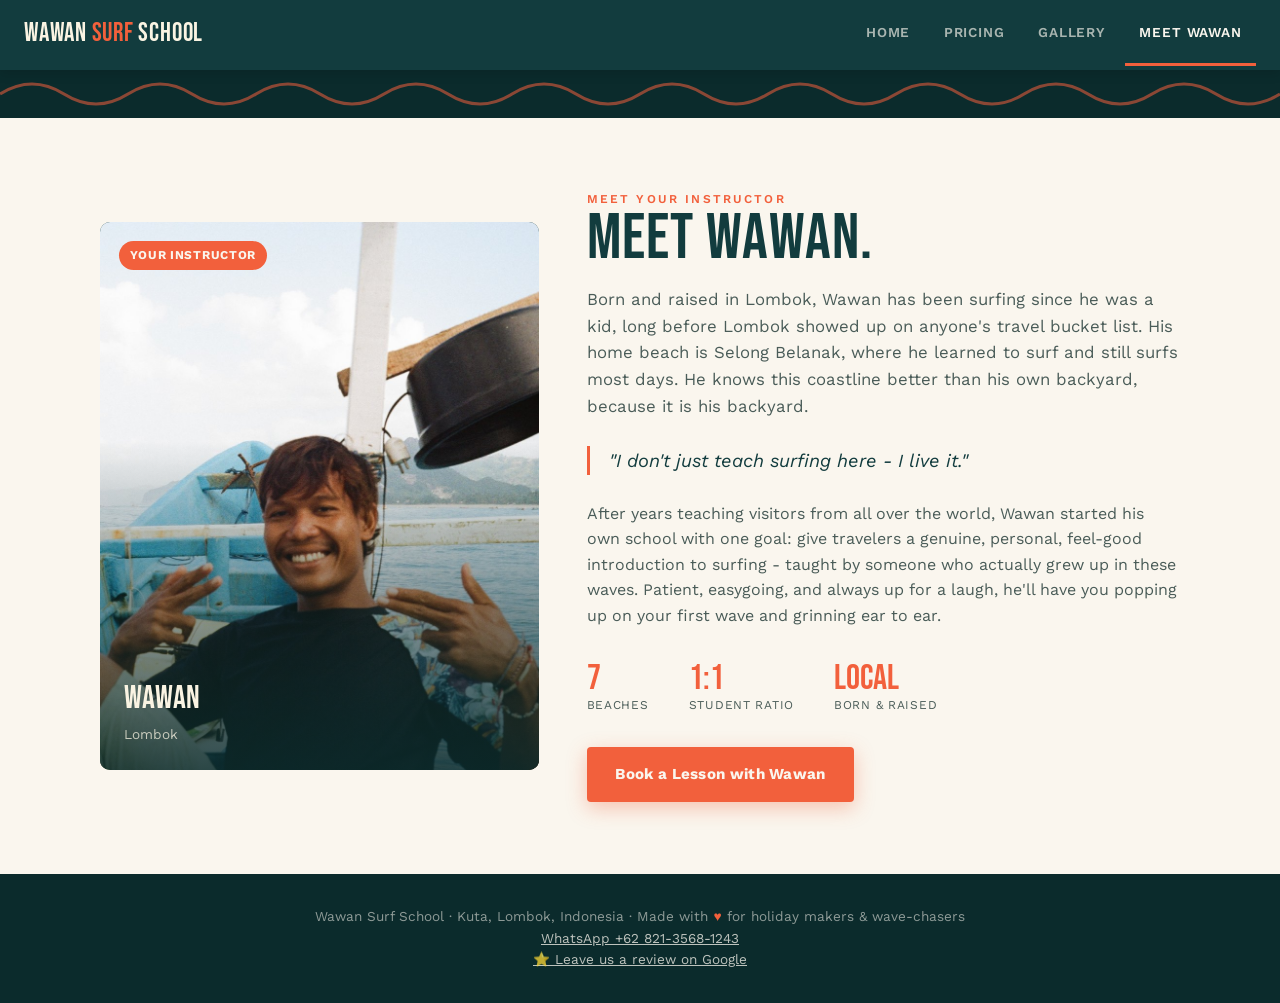
==== about.html @ 894fe3d4 "Add files via upload" ====
<!DOCTYPE html>
<html lang="en">
<head>
<meta charset="UTF-8">
<meta name="viewport" content="width=device-width, initial-scale=1.0">
<title>Meet Wawan - Wawan Surf School</title>
<meta name="description" content="Meet Wawan, a Lombok-born surf instructor teaching private lessons at Selong Belanak and Tanjung Aan beaches in Kuta, Lombok.">
<link rel="canonical" href="https://wawansurflombok.com/about.html">
<meta property="og:type" content="website">
<meta property="og:title" content="Meet Wawan - Wawan Surf School">
<meta property="og:description" content="Meet Wawan, a Lombok-born surf instructor teaching private lessons at Selong Belanak and Tanjung Aan beaches in Kuta, Lombok.">
<meta property="og:url" content="https://wawansurflombok.com/about.html">
<meta property="og:image" content="https://wawansurflombok.com/wawan.jpg">
<meta name="twitter:card" content="summary_large_image">
<meta name="twitter:title" content="Meet Wawan - Wawan Surf School">
<meta name="twitter:description" content="Meet Wawan, a Lombok-born surf instructor teaching private lessons at Selong Belanak and Tanjung Aan beaches in Kuta, Lombok.">
<meta name="twitter:image" content="https://wawansurflombok.com/wawan.jpg">
<link rel="preconnect" href="https://fonts.googleapis.com">
<link href="https://fonts.googleapis.com/css2?family=Bebas+Neue&family=Work+Sans:wght@400;500;600;700&display=swap" rel="stylesheet">
<link rel="stylesheet" href="styles.css">
</head>
<body>

<nav class="navbar">
  <div class="brand">WAWAN <span>SURF</span> SCHOOL</div>
  <div class="navtabs">
    <a href="index.html">Home</a>
    <a href="pricing.html">Pricing</a>
    <a href="gallery.html">Gallery</a>
    <a href="about.html" class="active">Meet Wawan</a>
  </div>
</nav>

<svg class="wave-divider" viewBox="0 0 1200 48" preserveAspectRatio="none" style="background:var(--ocean-deep);">
  <path d="M0,24 Q30,4 60,24 T120,24 T180,24 T240,24 T300,24 T360,24 T420,24 T480,24 T540,24 T600,24 T660,24 T720,24 T780,24 T840,24 T900,24 T960,24 T1020,24 T1080,24 T1140,24 T1200,24" stroke="#F2603C" opacity="0.55"></path>
</svg>

<section>
  <div class="wrap about-hero">
    <div class="about-photo">
      <img src="wawan.jpg" alt="Wawan smiling on the boat in Lombok">
      <span class="tag">Your Instructor</span>
      <div>
        <div style="font-family:'Bebas Neue'; font-size:2rem;">Wawan</div>
        <div style="font-size:0.85rem; opacity:0.75;">Lombok</div>
      </div>
    </div>
    <div>
      <div class="eyebrow">Meet Your Instructor</div>
      <h1>Meet Wawan.</h1>
      <p style="font-size:1.05rem; color:var(--ink-soft); margin-top:1rem;">Born and raised in Lombok, Wawan has been surfing since he was a kid, long before Lombok showed up on anyone's travel bucket list. His home beach is Selong Belanak, where he learned to surf and still surfs most days. He knows this coastline better than his own backyard, because it is his backyard.</p>
      <p class="quote">"I don't just teach surfing here - I live it."</p>
      <p style="color:var(--ink-soft);">After years teaching visitors from all over the world, Wawan started his own school with one goal: give travelers a genuine, personal, feel-good introduction to surfing - taught by someone who actually grew up in these waves. Patient, easygoing, and always up for a laugh, he'll have you popping up on your first wave and grinning ear to ear.</p>
      <div class="stat-row">
        <div>
          <div class="stat-num">7</div>
          <div class="stat-label">Beaches</div>
        </div>
        <div>
          <div class="stat-num">1:1</div>
          <div class="stat-label">Student ratio</div>
        </div>
        <div>
          <div class="stat-num">Local</div>
          <div class="stat-label">Born &amp; raised</div>
        </div>
      </div>
      <a class="btn" style="margin-top:2rem;" href="pricing.html">Book a Lesson with Wawan</a>
    </div>
  </div>
</section>

<footer>
  Wawan Surf School · Kuta, Lombok, Indonesia · Made with <span>♥</span> for holiday makers &amp; wave-chasers<br>
  <a href="https://wa.me/6282135681243" target="_blank" rel="noopener">WhatsApp +62 821-3568-1243</a><br>
  <a href="https://www.google.com/search?q=Wawan+Surf+School+Lombok&stick=H4sIAAAAAAAA_-NgU1I1qLBIs0hJNkhMszQxNTMwNDO0AguZJRpYphklJ6UYmJsYLWKVCE8sT8xTCC4tSlMITs7Iz89R8MnPTcrPBgAYqn-aRAAAAA&hl=en-GB" target="_blank" rel="noopener">⭐ Leave us a review on Google</a>
</footer>

</body>
</html>
---- styles.css ----
:root{
  --ocean: #123C3E;
  --ocean-deep: #0B2B2C;
  --sand: #EFE1B8;
  --sand-light: #FAF4E3;
  --coral: #F2603C;
  --foam: #FAF6EE;
  --ink: #1D2B29;
  --ink-soft: #4A5C58;
}
*{box-sizing:border-box; margin:0; padding:0;}
html{scroll-behavior:smooth;}
body{
  font-family:'Work Sans', sans-serif;
  background:var(--foam);
  color:var(--ink);
  line-height:1.6;
}
h1,h2,h3,.display{
  font-family:'Bebas Neue', sans-serif;
  letter-spacing:0.02em;
  line-height:0.95;
  font-weight:400;
}
.eyebrow{
  font-family:'Work Sans', sans-serif;
  text-transform:uppercase;
  letter-spacing:0.18em;
  font-size:0.75rem;
  font-weight:600;
  color:var(--coral);
}
a{color:inherit; text-decoration:none;}
img{max-width:100%; display:block;}

/* NAV */
.navbar{
  position:sticky; top:0; z-index:100;
  background:var(--ocean);
  padding:0 1.5rem;
  display:flex; align-items:center; justify-content:space-between;
  box-shadow:0 2px 12px rgba(0,0,0,0.15);
}
.navbar .brand{
  font-family:'Bebas Neue', sans-serif;
  font-size:1.6rem;
  color:var(--sand-light);
  padding:0.9rem 0;
  letter-spacing:0.03em;
}
.navbar .brand span{color:var(--coral);}
.navtabs{display:flex; gap:0.3rem;}
.navtabs a{
  background:none; border:none; cursor:pointer;
  font-family:'Work Sans',sans-serif;
  font-size:0.85rem; font-weight:600;
  text-transform:uppercase; letter-spacing:0.06em;
  color:rgba(250,246,238,0.65);
  padding:1.2rem 0.9rem;
  border-bottom:3px solid transparent;
  transition:color 0.2s, border-color 0.2s;
  display:inline-block;
}
.navtabs a:hover{color:var(--sand-light);}
.navtabs a.active{color:var(--foam); border-bottom-color:var(--coral);}

/* WAVE DIVIDER - signature element, encodes swell pattern of the two beaches */
.wave-divider{width:100%; height:48px; display:block;}
.wave-divider path{fill:none; stroke-width:3;}

.wrap{max-width:1080px; margin:0 auto; padding:0 1.5rem;}

/* HERO */
.hero{
  background:linear-gradient(180deg, var(--ocean) 0%, var(--ocean-deep) 100%);
  color:var(--foam);
  padding:5rem 0 4rem;
  position:relative;
  overflow:hidden;
}
.hero-grid{
  display:grid; grid-template-columns: 1.1fr 0.9fr; gap:3rem; align-items:center;
}
.hero .eyebrow{color:var(--sand);}
.hero h1{font-size:clamp(3rem, 7vw, 5.2rem); margin:0.4rem 0 1.2rem; color:var(--foam);}
.hero h1 em{font-style:normal; color:var(--coral);}
.hero p.lede{font-size:1.15rem; color:rgba(250,246,238,0.85); max-width:34rem; margin-bottom:2rem;}
.instructor-badge{
  display:inline-flex; align-items:center; gap:0.7rem;
  margin-bottom:1.6rem; text-decoration:none;
}
.instructor-badge img{
  width:92px; height:92px; border-radius:50%; object-fit:cover;
  border:3px solid var(--coral); display:block;
}
.instructor-badge span{font-size:1rem; color:rgba(250,246,238,0.85);}
.instructor-badge span strong{color:var(--foam); font-weight:700;}
.beach-pill{
  display:inline-flex; gap:0.6rem; align-items:center;
  background:rgba(250,246,238,0.08);
  border:1px solid rgba(250,246,238,0.2);
  padding:0.4rem 0.9rem 0.4rem 0.5rem;
  border-radius:999px; font-size:0.85rem; margin-right:0.6rem; margin-bottom:0.6rem;
}
.beach-pill .dot{width:8px; height:8px; border-radius:50%; background:var(--coral);}

.btn{
  display:inline-block;
  background:var(--coral);
  color:var(--foam);
  font-weight:700;
  padding:0.95rem 1.8rem;
  border-radius:4px;
  font-size:0.95rem;
  letter-spacing:0.02em;
  box-shadow:0 6px 20px rgba(242,96,60,0.35);
  transition:transform 0.15s, box-shadow 0.15s;
  border:none; cursor:pointer;
}
.btn:hover{transform:translateY(-2px); box-shadow:0 10px 24px rgba(242,96,60,0.45);}
.btn-ghost{
  background:transparent; border:1.5px solid rgba(250,246,238,0.4); color:var(--foam);
  box-shadow:none;
}
.btn-ghost:hover{border-color:var(--foam); transform:translateY(-2px); box-shadow:none;}

.hero-card{
  background:var(--sand-light);
  border-radius:8px;
  padding:1.8rem;
  color:var(--ink);
  transform:rotate(-2deg);
  box-shadow:0 20px 50px rgba(0,0,0,0.35);
}
.hero-card .num{font-family:'Bebas Neue',sans-serif; font-size:3.2rem; color:var(--ocean); line-height:1;}
.hero-card .label{text-transform:uppercase; font-size:0.7rem; letter-spacing:0.1em; color:var(--ink-soft); font-weight:700;}
.hero-card hr{border:none; border-top:1px dashed rgba(29,43,41,0.2); margin:1rem 0;}

/* SECTIONS */
.section{padding:4.5rem 0;}
.section-sand{background:var(--sand-light);}
.section-head{max-width:38rem; margin-bottom:3rem;}
.section-head h2{font-size:clamp(2.2rem,4vw,3.2rem); color:var(--ocean); margin-top:0.3rem;}

.why-grid{display:grid; grid-template-columns:repeat(4,1fr); gap:1.5rem;}
.why-card{
  background:var(--foam); border:1px solid rgba(18,60,62,0.1);
  border-radius:8px; padding:1.6rem 1.3rem;
}
.why-card .icon{font-size:1.6rem; margin-bottom:0.7rem; display:block;}
.why-card h3{font-family:'Work Sans',sans-serif; font-weight:700; font-size:1rem; margin-bottom:0.4rem; color:var(--ocean);}
.why-card p{font-size:0.9rem; color:var(--ink-soft);}

.cta-band{
  background:var(--ocean); color:var(--foam);
  padding:3.5rem 0; text-align:center;
}
.cta-band h2{font-size:clamp(2rem,4vw,2.8rem); margin-bottom:1rem; color:var(--foam);}
.cta-band p{color:rgba(250,246,238,0.8); margin-bottom:1.6rem;}

footer{background:var(--ocean-deep); color:rgba(250,246,238,0.55); padding:2rem 0; text-align:center; font-size:0.85rem;}
footer span{color:var(--coral);}
footer a{color:rgba(250,246,238,0.75); text-decoration:underline;}

/* PRICING PAGE */
.price-hero{background:var(--ocean); color:var(--foam); padding:4rem 0 3rem; text-align:center;}
.price-hero h1{font-size:clamp(2.6rem,6vw,4rem); color:var(--foam);}
.price-card{
  max-width:560px; margin:-3rem auto 0; background:var(--foam);
  border-radius:10px; box-shadow:0 20px 50px rgba(0,0,0,0.2);
  padding:2.5rem; position:relative; z-index:5;
}
.price-card .tag{
  background:var(--coral); color:var(--foam); font-size:0.75rem; font-weight:700;
  text-transform:uppercase; letter-spacing:0.08em; padding:0.3rem 0.7rem; border-radius:999px;
  display:inline-block; margin-bottom:1rem;
}
.price-big{font-family:'Bebas Neue',sans-serif; font-size:4rem; color:var(--ocean); line-height:1;}
.price-big sub{font-family:'Work Sans',sans-serif; font-size:1rem; font-weight:600; color:var(--ink-soft);}
.price-note{color:var(--ink-soft); font-size:0.9rem; margin:0.6rem 0 1.6rem;}
.includes{list-style:none;}
.includes li{
  display:flex; gap:0.7rem; padding:0.6rem 0; border-top:1px solid rgba(18,60,62,0.08);
  font-size:0.95rem;
}
.includes li:first-child{border-top:none;}
.includes li::before{content:"✓"; color:var(--coral); font-weight:700;}

.book-steps{display:grid; grid-template-columns:repeat(3,1fr); gap:1.5rem; margin-top:1rem;}
.book-step{padding:1.5rem; background:var(--sand-light); border-radius:8px;}
.book-step .step-num{font-family:'Bebas Neue',sans-serif; font-size:2.2rem; color:var(--coral);}

/* ABOUT PAGE */
.about-hero{
  display:grid; grid-template-columns:0.85fr 1.15fr; gap:3rem; align-items:center;
  padding:4.5rem 0;
}
.about-photo{
  background:linear-gradient(135deg, var(--ocean), var(--ocean-deep));
  border-radius:10px; aspect-ratio:4/5; position:relative; overflow:hidden;
  display:flex; align-items:flex-end; padding:1.5rem; color:var(--sand-light);
}
.about-photo img{
  position:absolute; inset:0; width:100%; height:100%; object-fit:cover; z-index:0;
}
.about-photo::before{
  content:""; position:absolute; inset:0; z-index:1;
  background:linear-gradient(180deg, rgba(11,43,44,0) 40%, rgba(11,43,44,0.85) 100%);
}
.about-photo > div{position:relative; z-index:2;}
.about-photo .tag{
  position:absolute; top:1.2rem; left:1.2rem; z-index:2;
  background:var(--coral); color:var(--foam); font-size:0.75rem; font-weight:700;
  padding:0.3rem 0.7rem; border-radius:999px; text-transform:uppercase; letter-spacing:0.06em;
}
.about-hero h1{font-size:clamp(2.6rem,5.5vw,4rem); color:var(--ocean);}
.quote{
  border-left:3px solid var(--coral); padding-left:1.2rem; margin:1.6rem 0;
  font-size:1.15rem; font-style:italic; color:var(--ocean);
}
.stat-row{display:flex; gap:2.5rem; margin-top:2rem; flex-wrap:wrap;}
.stat-row .stat-num{font-family:'Bebas Neue',sans-serif; font-size:2.2rem; color:var(--coral); line-height:1;}
.stat-row .stat-label{font-size:0.75rem; text-transform:uppercase; letter-spacing:0.06em; color:var(--ink-soft);}

/* GALLERY PAGE */
.gallery-grid{
  display:grid; grid-template-columns:repeat(3,1fr); gap:1rem;
}
.gallery-item{
  aspect-ratio:1/1; border-radius:8px; overflow:hidden; position:relative;
  background:linear-gradient(135deg, var(--ocean), var(--ocean-deep));
  display:flex; align-items:center; justify-content:center;
}
.gallery-item img, .gallery-item video{width:100%; height:100%; object-fit:cover; display:block;}
.gallery-item .placeholder-label{
  color:rgba(250,246,238,0.55); font-size:0.8rem; text-align:center; padding:1rem;
  text-transform:uppercase; letter-spacing:0.08em; font-weight:600;
}
.gallery-item.wide{grid-column:span 2;}

@media (max-width:800px){
  .hero-grid, .about-hero{grid-template-columns:1fr;}
  .why-grid{grid-template-columns:1fr 1fr;}
  .book-steps{grid-template-columns:1fr;}
  .navbar{flex-direction:column; padding-top:0.5rem;}
  .navtabs a{padding:0.7rem 0.6rem; font-size:0.75rem;}
  .about-photo{aspect-ratio:16/9;}
  .gallery-grid{grid-template-columns:1fr 1fr;}
  .gallery-item.wide{grid-column:span 2;}
}
:focus-visible{outline:3px solid var(--coral); outline-offset:2px;}
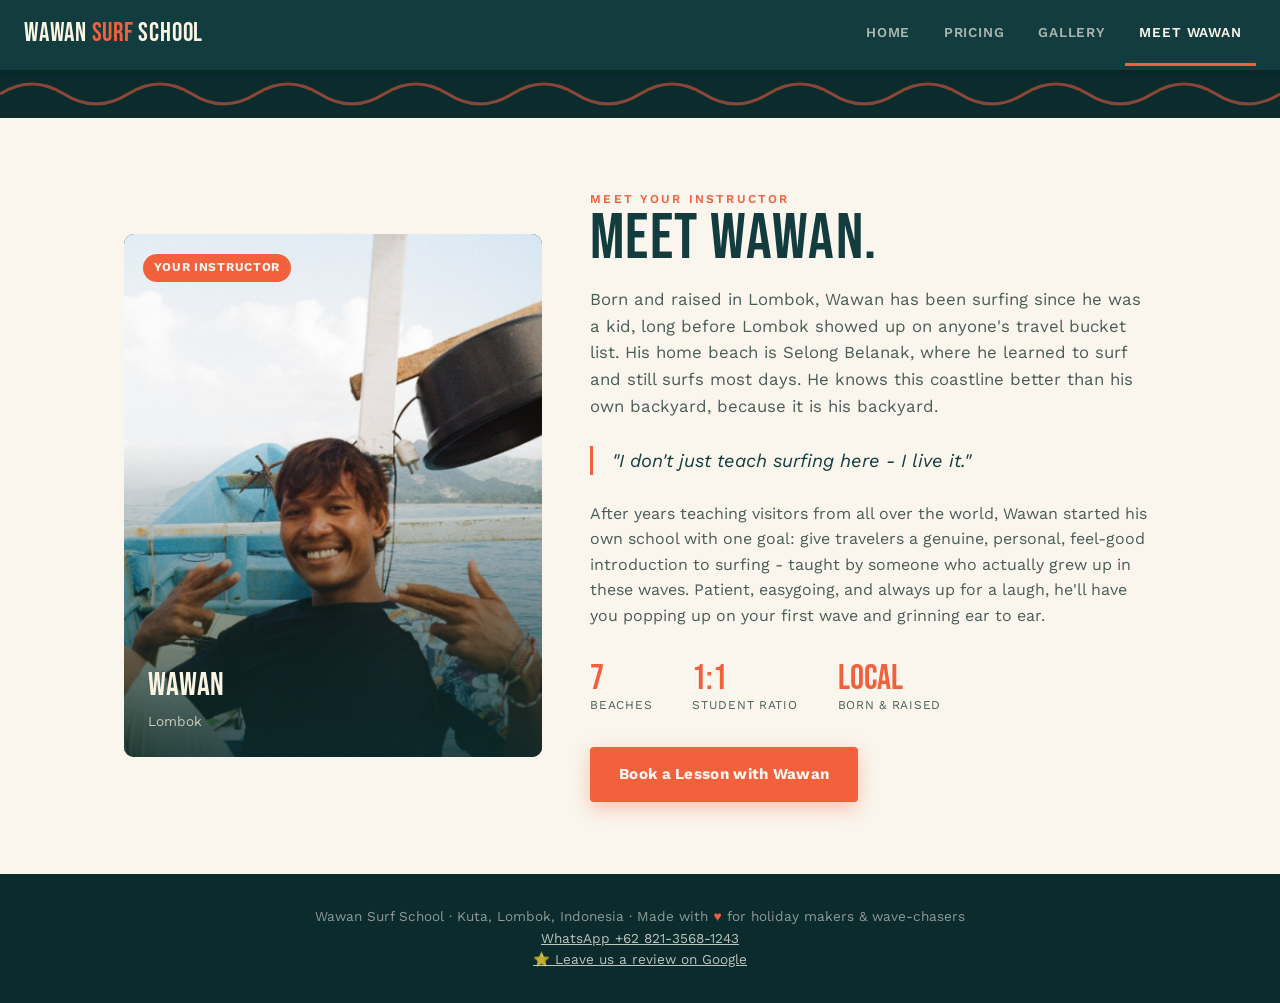
==== commit b753b4cf: "Add files via upload" ====
--- a/about.html
+++ b/about.html
@@ -73,7 +73,7 @@
 <footer>
   Wawan Surf School · Kuta, Lombok, Indonesia · Made with <span>♥</span> for holiday makers &amp; wave-chasers<br>
   <a href="https://wa.me/6282135681243" target="_blank" rel="noopener">WhatsApp +62 821-3568-1243</a><br>
-  <a href="https://www.google.com/search?q=Wawan+Surf+School+Lombok&stick=H4sIAAAAAAAA_-NgU1I1qLBIs0hJNkhMszQxNTMwNDO0AguZJRpYphklJ6UYmJsYLWKVCE8sT8xTCC4tSlMITs7Iz89R8MnPTcrPBgAYqn-aRAAAAA&hl=en-GB" target="_blank" rel="noopener">⭐ Leave us a review on Google</a>
+  <a href="https://g.page/r/CUIHvSyfoIaPEAE/review" target="_blank" rel="noopener">⭐ Leave us a review on Google</a>
 </footer>
 
 </body>
--- a/styles.css
+++ b/styles.css
@@ -193,7 +193,7 @@
 /* ABOUT PAGE */
 .about-hero{
   display:grid; grid-template-columns:0.85fr 1.15fr; gap:3rem; align-items:center;
-  padding:4.5rem 0;
+  padding-top:4.5rem; padding-bottom:4.5rem;
 }
 .about-photo{
   background:linear-gradient(135deg, var(--ocean), var(--ocean-deep));
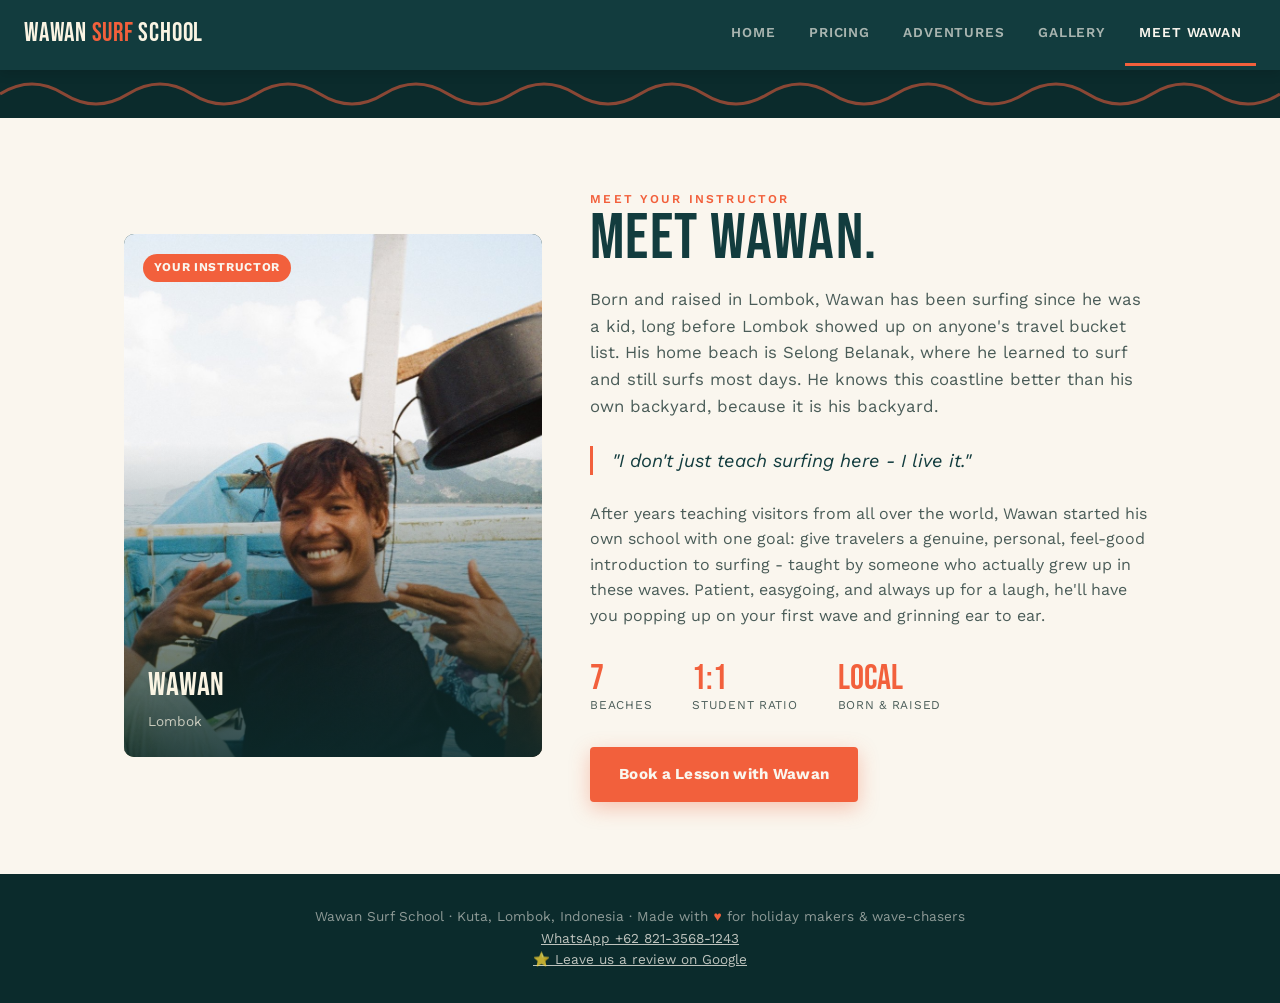
==== commit f10816fb: "Add files via upload" ====
--- a/about.html
+++ b/about.html
@@ -26,6 +26,7 @@
   <div class="navtabs">
     <a href="index.html">Home</a>
     <a href="pricing.html">Pricing</a>
+    <a href="adventures.html">Adventures</a>
     <a href="gallery.html">Gallery</a>
     <a href="about.html" class="active">Meet Wawan</a>
   </div>
@@ -71,7 +72,7 @@
 </section>
 
 <footer>
-  Wawan Surf School · Kuta, Lombok, Indonesia · Made with <span>♥</span> for holiday makers &amp; wave-chasers<br>
+  Wawan Surf School · Kuta, Lombok, Indonesia ·<br class="footer-break"> Made with <span>♥</span> for holiday makers &amp; wave-chasers<br>
   <a href="https://wa.me/6282135681243" target="_blank" rel="noopener">WhatsApp +62 821-3568-1243</a><br>
   <a href="https://g.page/r/CUIHvSyfoIaPEAE/review" target="_blank" rel="noopener">⭐ Leave us a review on Google</a>
 </footer>
--- a/styles.css
+++ b/styles.css
@@ -161,6 +161,7 @@
 footer{background:var(--ocean-deep); color:rgba(250,246,238,0.55); padding:2rem 0; text-align:center; font-size:0.85rem;}
 footer span{color:var(--coral);}
 footer a{color:rgba(250,246,238,0.75); text-decoration:underline;}
+.footer-break{display:none;}
 
 /* PRICING PAGE */
 .price-hero{background:var(--ocean); color:var(--foam); padding:4rem 0 3rem; text-align:center;}
@@ -238,14 +239,34 @@
 }
 .gallery-item.wide{grid-column:span 2;}
 
+/* ADVENTURES PAGE */
+.activities-grid{display:grid; grid-template-columns:repeat(2,1fr); gap:1.5rem;}
+.activity-card{
+  background:var(--foam); border:1px solid rgba(18,60,62,0.1);
+  border-radius:8px; overflow:hidden; display:flex; flex-direction:column;
+}
+.activity-photo{
+  aspect-ratio:4/3;
+  background:linear-gradient(135deg, var(--ocean), var(--ocean-deep));
+  display:flex; align-items:center; justify-content:center;
+}
+.activity-body{padding:1.6rem; display:flex; flex-direction:column; flex:1;}
+.activity-body h3{font-family:'Work Sans',sans-serif; font-weight:700; font-size:1.05rem; margin-bottom:0.5rem; color:var(--ocean);}
+.activity-body p{font-size:0.9rem; color:var(--ink-soft); margin-bottom:1.3rem; flex:1;}
+.activity-body .icon{font-size:1.6rem; margin-bottom:0.7rem; display:block;}
+.activity-card-simple{justify-content:center; background:var(--sand-light); border-style:dashed;}
+
 @media (max-width:800px){
   .hero-grid, .about-hero{grid-template-columns:1fr;}
   .why-grid{grid-template-columns:1fr 1fr;}
   .book-steps{grid-template-columns:1fr;}
   .navbar{flex-direction:column; padding-top:0.5rem;}
+  .navtabs{flex-wrap:wrap; justify-content:center;}
   .navtabs a{padding:0.7rem 0.6rem; font-size:0.75rem;}
   .about-photo{aspect-ratio:16/9;}
   .gallery-grid{grid-template-columns:1fr 1fr;}
   .gallery-item.wide{grid-column:span 2;}
+  .footer-break{display:inline;}
+  .activities-grid{grid-template-columns:1fr;}
 }
 :focus-visible{outline:3px solid var(--coral); outline-offset:2px;}
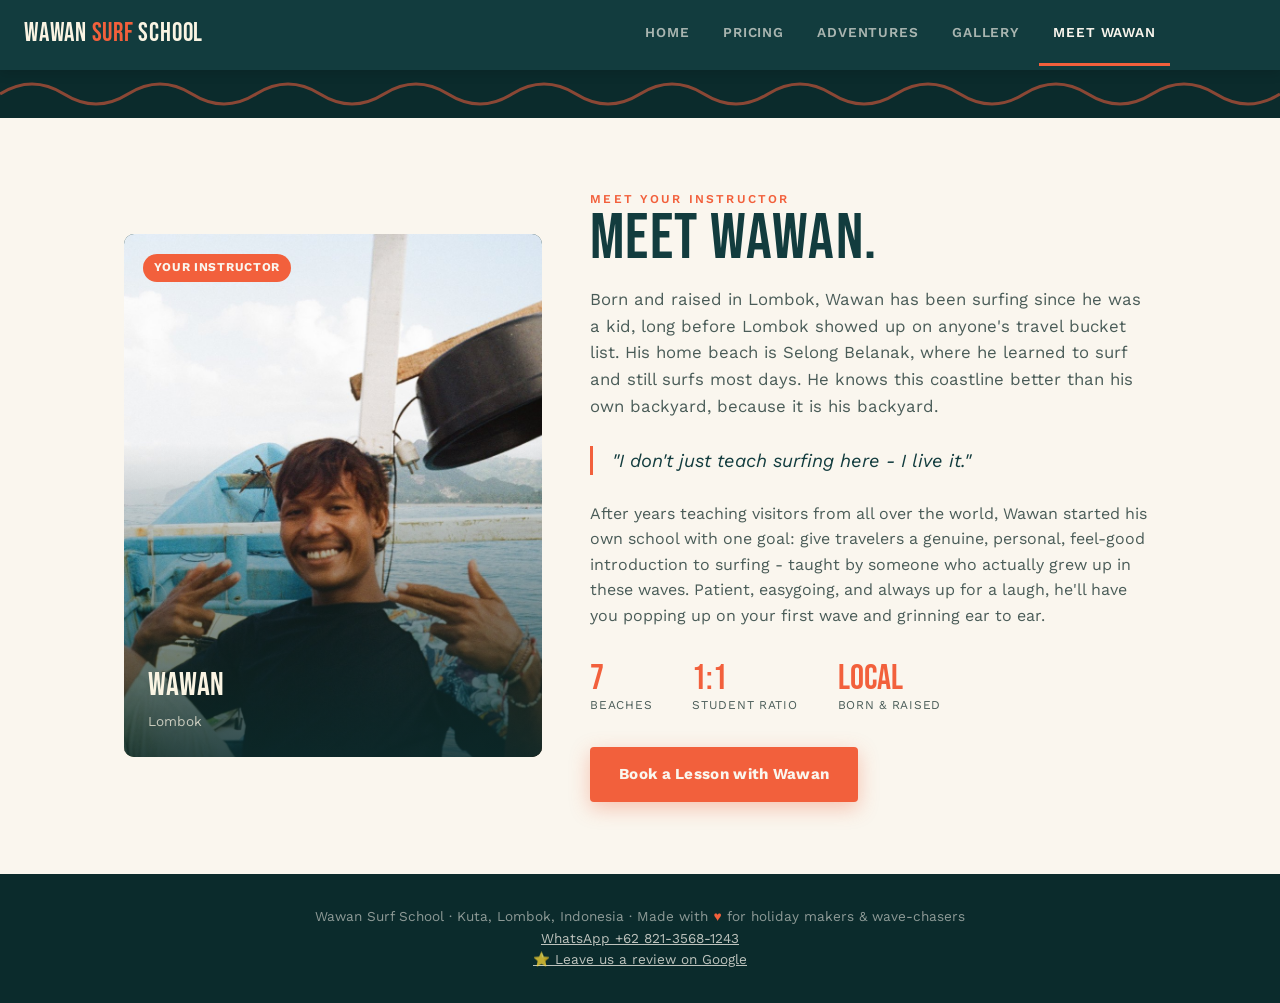
==== commit 1eb3a4c8: "Add files via upload" ====
--- a/about.html
+++ b/about.html
@@ -23,12 +23,15 @@
 
 <nav class="navbar">
   <div class="brand">WAWAN <span>SURF</span> SCHOOL</div>
-  <div class="navtabs">
-    <a href="index.html">Home</a>
-    <a href="pricing.html">Pricing</a>
-    <a href="adventures.html">Adventures</a>
-    <a href="gallery.html">Gallery</a>
-    <a href="about.html" class="active">Meet Wawan</a>
+  <div class="nav-right">
+    <div class="navtabs">
+      <a href="index.html">Home</a>
+      <a href="pricing.html">Pricing</a>
+      <a href="adventures.html">Adventures</a>
+      <a href="gallery.html">Gallery</a>
+      <a href="about.html" class="active">Meet Wawan</a>
+    </div>
+    <div id="google_translate_element" class="translate-widget"></div>
   </div>
 </nav>
 
@@ -77,5 +80,12 @@
   <a href="https://g.page/r/CUIHvSyfoIaPEAE/review" target="_blank" rel="noopener">⭐ Leave us a review on Google</a>
 </footer>
 
+<script type="text/javascript">
+function googleTranslateElementInit() {
+  new google.translate.TranslateElement({pageLanguage: 'en', autoDisplay: false}, 'google_translate_element');
+}
+</script>
+<script type="text/javascript" src="//translate.google.com/translate_a/element.js?cb=googleTranslateElementInit"></script>
+
 </body>
 </html>
--- a/styles.css
+++ b/styles.css
@@ -49,7 +49,19 @@
   letter-spacing:0.03em;
 }
 .navbar .brand span{color:var(--coral);}
+.nav-right{display:flex; align-items:center; gap:1rem; flex-wrap:wrap;}
 .navtabs{display:flex; gap:0.3rem;}
+.translate-widget{display:flex; align-items:center; min-width:70px;}
+.translate-widget .goog-te-gadget{font-size:0; color:transparent;}
+.translate-widget .goog-te-gadget .goog-te-combo{
+  font-family:'Work Sans',sans-serif; font-size:0.78rem;
+  padding:0.35rem 0.4rem; border-radius:4px;
+  border:1px solid rgba(250,246,238,0.3);
+  background:rgba(250,246,238,0.08); color:var(--foam);
+}
+.goog-te-banner-frame{display:none !important;}
+body{top:0 !important;}
+.goog-te-gadget img{display:none !important;}
 .navtabs a{
   background:none; border:none; cursor:pointer;
   font-family:'Work Sans',sans-serif;
@@ -249,7 +261,9 @@
   aspect-ratio:4/3;
   background:linear-gradient(135deg, var(--ocean), var(--ocean-deep));
   display:flex; align-items:center; justify-content:center;
-}
+  overflow:hidden;
+}
+.activity-photo img{width:100%; height:100%; object-fit:cover; display:block;}
 .activity-body{padding:1.6rem; display:flex; flex-direction:column; flex:1;}
 .activity-body h3{font-family:'Work Sans',sans-serif; font-weight:700; font-size:1.05rem; margin-bottom:0.5rem; color:var(--ocean);}
 .activity-body p{font-size:0.9rem; color:var(--ink-soft); margin-bottom:1.3rem; flex:1;}
@@ -261,7 +275,9 @@
   .why-grid{grid-template-columns:1fr 1fr;}
   .book-steps{grid-template-columns:1fr;}
   .navbar{flex-direction:column; padding-top:0.5rem;}
+  .nav-right{flex-direction:column; width:100%;}
   .navtabs{flex-wrap:wrap; justify-content:center;}
+  .translate-widget{margin-bottom:0.5rem;}
   .navtabs a{padding:0.7rem 0.6rem; font-size:0.75rem;}
   .about-photo{aspect-ratio:16/9;}
   .gallery-grid{grid-template-columns:1fr 1fr;}
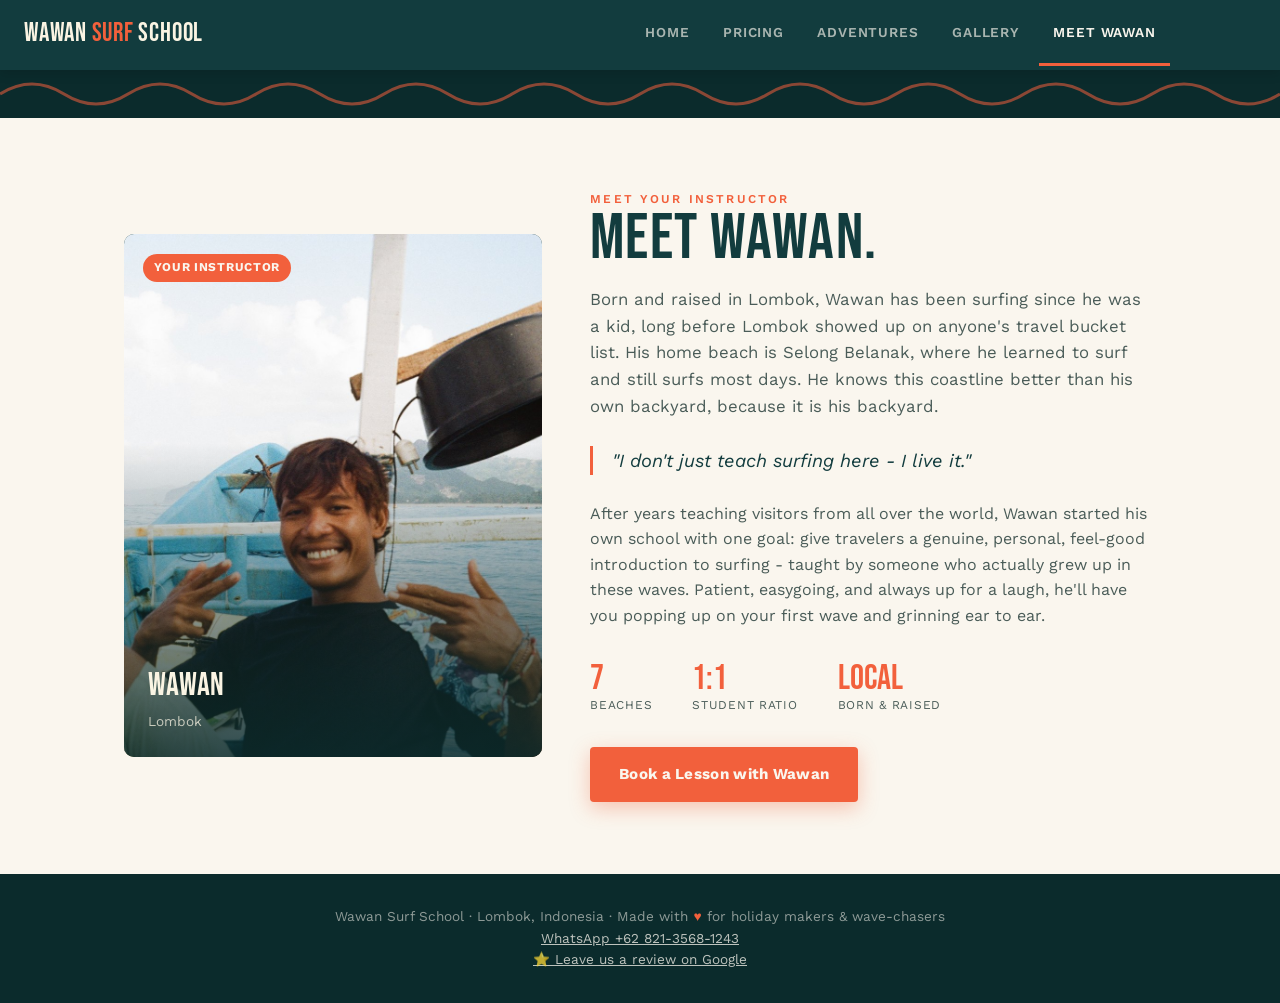
==== commit 08b63c8f: "Add files via upload" ====
--- a/about.html
+++ b/about.html
@@ -31,7 +31,10 @@
       <a href="gallery.html">Gallery</a>
       <a href="about.html" class="active">Meet Wawan</a>
     </div>
-    <div id="google_translate_element" class="translate-widget"></div>
+    <div class="translate-wrap">
+      <button type="button" id="translateToggle" class="translate-toggle" title="Change language" style="display:none;">🌐</button>
+      <div id="google_translate_element" class="translate-widget"></div>
+    </div>
   </div>
 </nav>
 
@@ -75,7 +78,7 @@
 </section>
 
 <footer>
-  Wawan Surf School · Kuta, Lombok, Indonesia ·<br class="footer-break"> Made with <span>♥</span> for holiday makers &amp; wave-chasers<br>
+  Wawan Surf School · Lombok, Indonesia ·<br class="footer-break"> Made with <span>♥</span> for holiday makers &amp; wave-chasers<br>
   <a href="https://wa.me/6282135681243" target="_blank" rel="noopener">WhatsApp +62 821-3568-1243</a><br>
   <a href="https://g.page/r/CUIHvSyfoIaPEAE/review" target="_blank" rel="noopener">⭐ Leave us a review on Google</a>
 </footer>
@@ -83,6 +86,35 @@
 <script type="text/javascript">
 function googleTranslateElementInit() {
   new google.translate.TranslateElement({pageLanguage: 'en', autoDisplay: false}, 'google_translate_element');
+  watchTranslateSelect();
+}
+function watchTranslateSelect(){
+  var tries = 0;
+  var interval = setInterval(function(){
+    var select = document.querySelector('#google_translate_element select.goog-te-combo');
+    var toggle = document.getElementById('translateToggle');
+    var widget = document.getElementById('google_translate_element');
+    tries++;
+    if (select) {
+      clearInterval(interval);
+      select.addEventListener('change', function(){
+        if (select.value) {
+          widget.style.display = 'none';
+          toggle.style.display = 'inline-block';
+        }
+      });
+      toggle.addEventListener('click', function(){
+        widget.style.display = 'flex';
+        toggle.style.display = 'none';
+      });
+      if (select.value) {
+        widget.style.display = 'none';
+        toggle.style.display = 'inline-block';
+      }
+    } else if (tries > 40) {
+      clearInterval(interval);
+    }
+  }, 250);
 }
 </script>
 <script type="text/javascript" src="//translate.google.com/translate_a/element.js?cb=googleTranslateElementInit"></script>
--- a/styles.css
+++ b/styles.css
@@ -51,6 +51,13 @@
 .navbar .brand span{color:var(--coral);}
 .nav-right{display:flex; align-items:center; gap:1rem; flex-wrap:wrap;}
 .navtabs{display:flex; gap:0.3rem;}
+.translate-wrap{display:flex; align-items:center;}
+.translate-toggle{
+  background:none; border:1px solid rgba(250,246,238,0.3); color:var(--foam);
+  border-radius:4px; padding:0.35rem 0.55rem; cursor:pointer; font-size:0.95rem;
+  line-height:1;
+}
+.translate-toggle:hover{border-color:var(--foam);}
 .translate-widget{display:flex; align-items:center; min-width:70px;}
 .translate-widget .goog-te-gadget{font-size:0; color:transparent;}
 .translate-widget .goog-te-gadget .goog-te-combo{
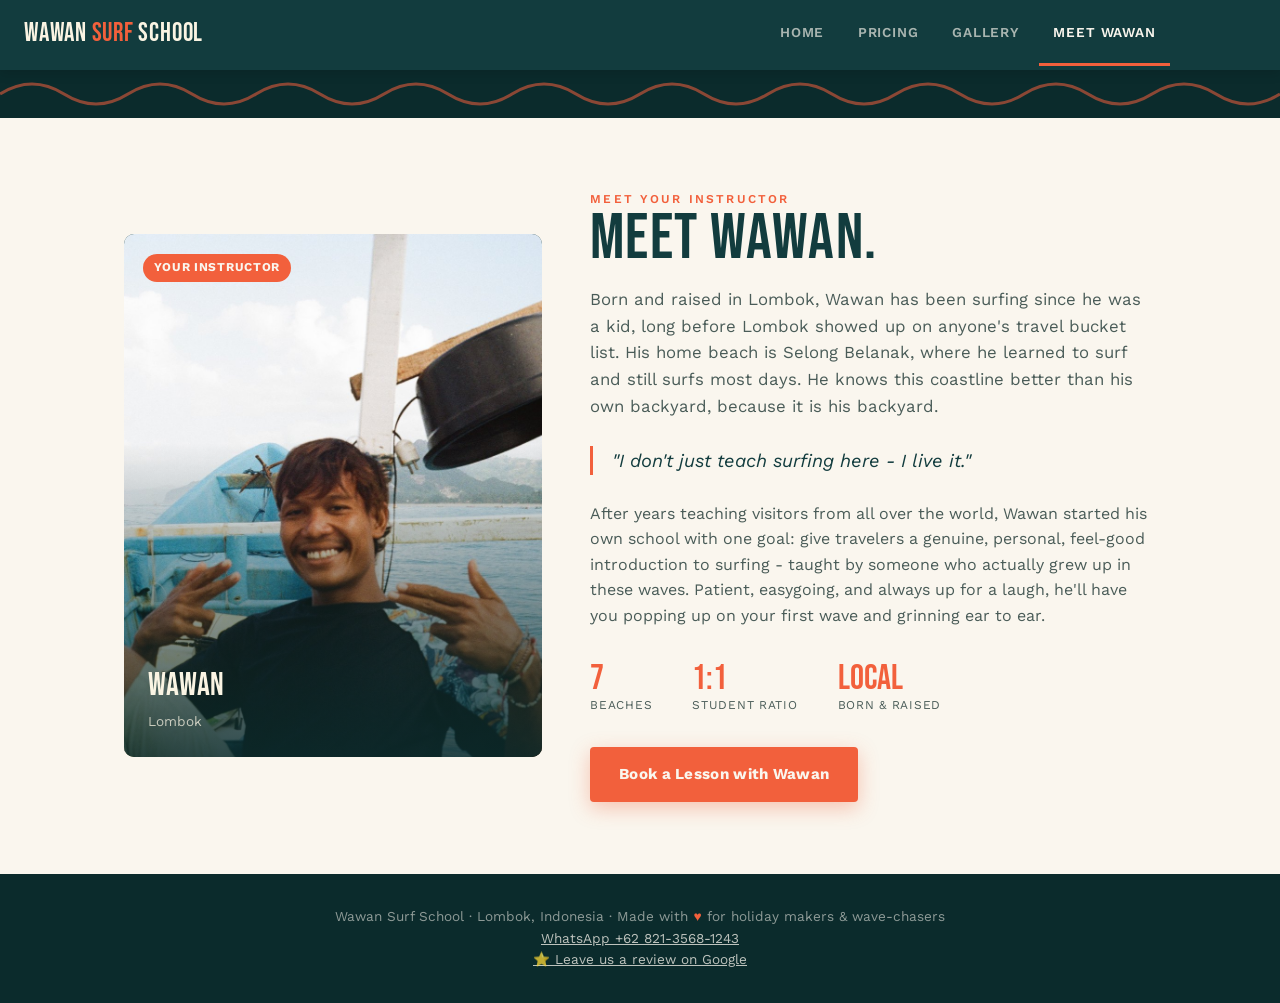
==== commit 6d9bd7e0: "Add files via upload" ====
--- a/about.html
+++ b/about.html
@@ -27,7 +27,6 @@
     <div class="navtabs">
       <a href="index.html">Home</a>
       <a href="pricing.html">Pricing</a>
-      <a href="adventures.html">Adventures</a>
       <a href="gallery.html">Gallery</a>
       <a href="about.html" class="active">Meet Wawan</a>
     </div>
